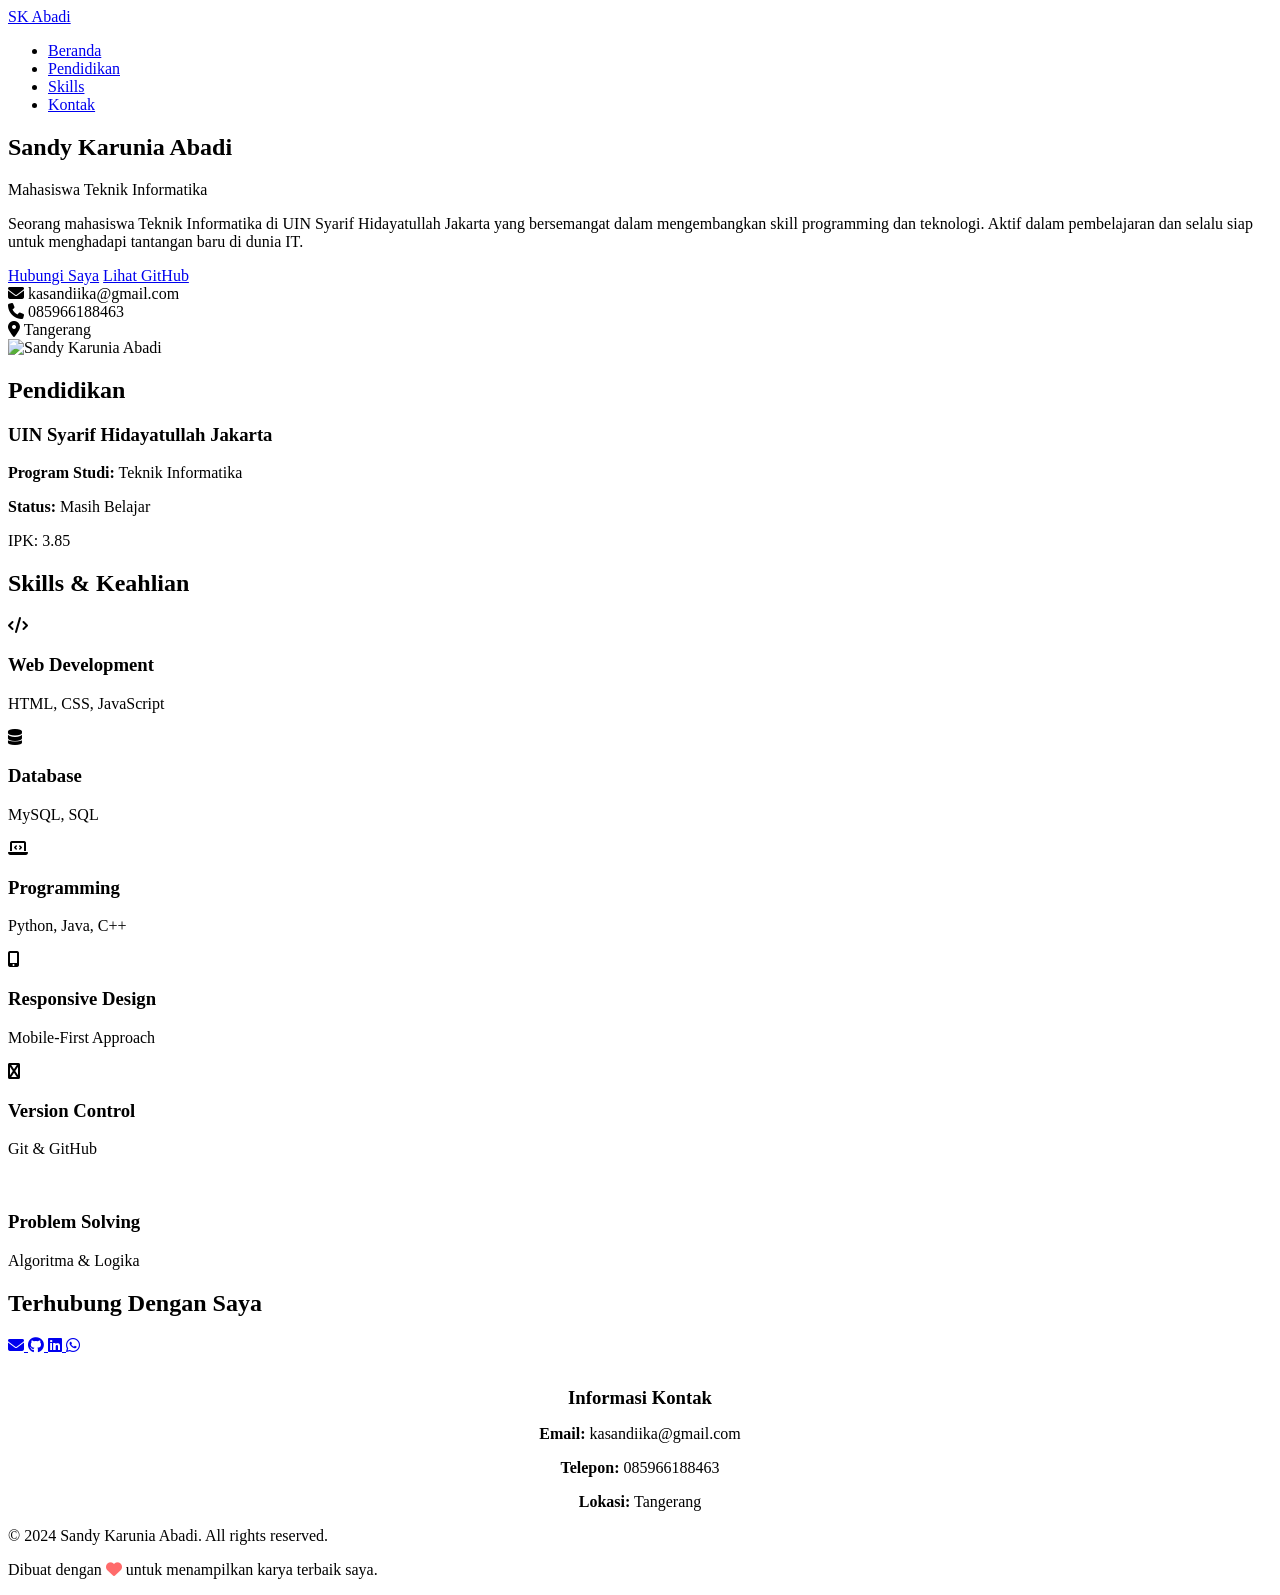
==== Sandy Karunia Abadi/index.html @ 663af5a2 "Create index.html" ====
<!DOCTYPE html>
<html lang="id">
<head>
    <meta charset="UTF-8">
    <meta name="viewport" content="width=device-width, initial-scale=1.0">
    <title>Sandy Karunia Abadi - Portofolio</title>
    <link rel="stylesheet" href="https://cdnjs.cloudflare.com/ajax/libs/font-awesome/6.4.0/css/all.min.css">
    <link rel="stylesheet" href="style.css">
</head>
<body>
    <!-- Header Navigation -->
    <header>
        <nav>
            <a href="#" class="logo">SK Abadi</a>
            <ul class="nav-links">
                <li><a href="#home">Beranda</a></li>
                <li><a href="#education">Pendidikan</a></li>
                <li><a href="#skills">Skills</a></li>
                <li><a href="#contact">Kontak</a></li>
            </ul>
        </nav>
    </header>

    <!-- Hero Section -->
    <section class="hero" id="home">
        <div class="hero-content">
            <h1>Sandy Karunia Abadi</h1>
            <p class="subtitle">Mahasiswa Teknik Informatika</p>
            <p>Seorang mahasiswa Teknik Informatika di UIN Syarif Hidayatullah Jakarta yang bersemangat dalam mengembangkan skill programming dan teknologi. Aktif dalam pembelajaran dan selalu siap untuk menghadapi tantangan baru di dunia IT.</p>
            
            <div class="cta-buttons">
                <a href="#contact" class="btn btn-primary">Hubungi Saya</a>
                <a href="https://github.com/kasandiika" target="_blank" class="btn btn-secondary">Lihat GitHub</a>
            </div>

            <div class="contact-info">
                <div class="contact-item">
                    <i class="fas fa-envelope"></i>
                    <span>kasandiika@gmail.com</span>
                </div>
                <div class="contact-item">
                    <i class="fas fa-phone"></i>
                    <span>085966188463</span>
                </div>
                <div class="contact-item">
                    <i class="fas fa-map-marker-alt"></i>
                    <span>Tangerang</span>
                </div>
            </div>
        </div>

        <div class="hero-image">
            <img src="assets/profile.jpg" alt="Sandy Karunia Abadi">
        </div>
    </section>

    <!-- Education Section -->
    <section id="education">
        <h2>Pendidikan</h2>
        <div class="education-item">
            <h3>UIN Syarif Hidayatullah Jakarta</h3>
            <p><strong>Program Studi:</strong> Teknik Informatika</p>
            <p><strong>Status:</strong> Masih Belajar</p>
            <span class="gpa">IPK: 3.85</span>
        </div>
    </section>

    <!-- Skills Section -->
    <section id="skills">
        <h2>Skills & Keahlian</h2>
        <div class="skills-container">
            <div class="skill-card">
                <i class="fas fa-code"></i>
                <h3>Web Development</h3>
                <p>HTML, CSS, JavaScript</p>
            </div>
            <div class="skill-card">
                <i class="fas fa-database"></i>
                <h3>Database</h3>
                <p>MySQL, SQL</p>
            </div>
            <div class="skill-card">
                <i class="fas fa-laptop-code"></i>
                <h3>Programming</h3>
                <p>Python, Java, C++</p>
            </div>
            <div class="skill-card">
                <i class="fas fa-mobile-alt"></i>
                <h3>Responsive Design</h3>
                <p>Mobile-First Approach</p>
            </div>
            <div class="skill-card">
                <i class="fas fa-git-alt"></i>
                <h3>Version Control</h3>
                <p>Git & GitHub</p>
            </div>
            <div class="skill-card">
                <i class="fas fa-problem-solving"></i>
                <h3>Problem Solving</h3>
                <p>Algoritma & Logika</p>
            </div>
        </div>
    </section>

    <!-- Contact Section -->
    <section id="contact">
        <h2>Terhubung Dengan Saya</h2>
        
        <div class="social-links">
            <a href="mailto:kasandiika@gmail.com" title="Email">
                <i class="fas fa-envelope"></i>
            </a>
            <a href="https://github.com/kasandiika" target="_blank" title="GitHub">
                <i class="fab fa-github"></i>
            </a>
            <a href="https://www.linkedin.com/in/sandy-karunia-abadi-666687313/" target="_blank" title="LinkedIn">
                <i class="fab fa-linkedin"></i>
            </a>
            <a href="https://wa.me/6285966188463" target="_blank" title="WhatsApp">
                <i class="fab fa-whatsapp"></i>
            </a>
        </div>

        <div style="text-align: center; margin-top: 2rem;">
            <h3 style="color: var(--primary-color); margin-bottom: 1rem;">Informasi Kontak</h3>
            <p><strong>Email:</strong> kasandiika@gmail.com</p>
            <p><strong>Telepon:</strong> 085966188463</p>
            <p><strong>Lokasi:</strong> Tangerang</p>
        </div>
    </section>

    <!-- Footer -->
    <footer>
        <p>&copy; 2024 Sandy Karunia Abadi. All rights reserved.</p>
        <p>Dibuat dengan <i class="fas fa-heart" style="color: #ff6b6b;"></i> untuk menampilkan karya terbaik saya.</p>
    </footer>

    <script src="script.js"></script>
</body>
</html>
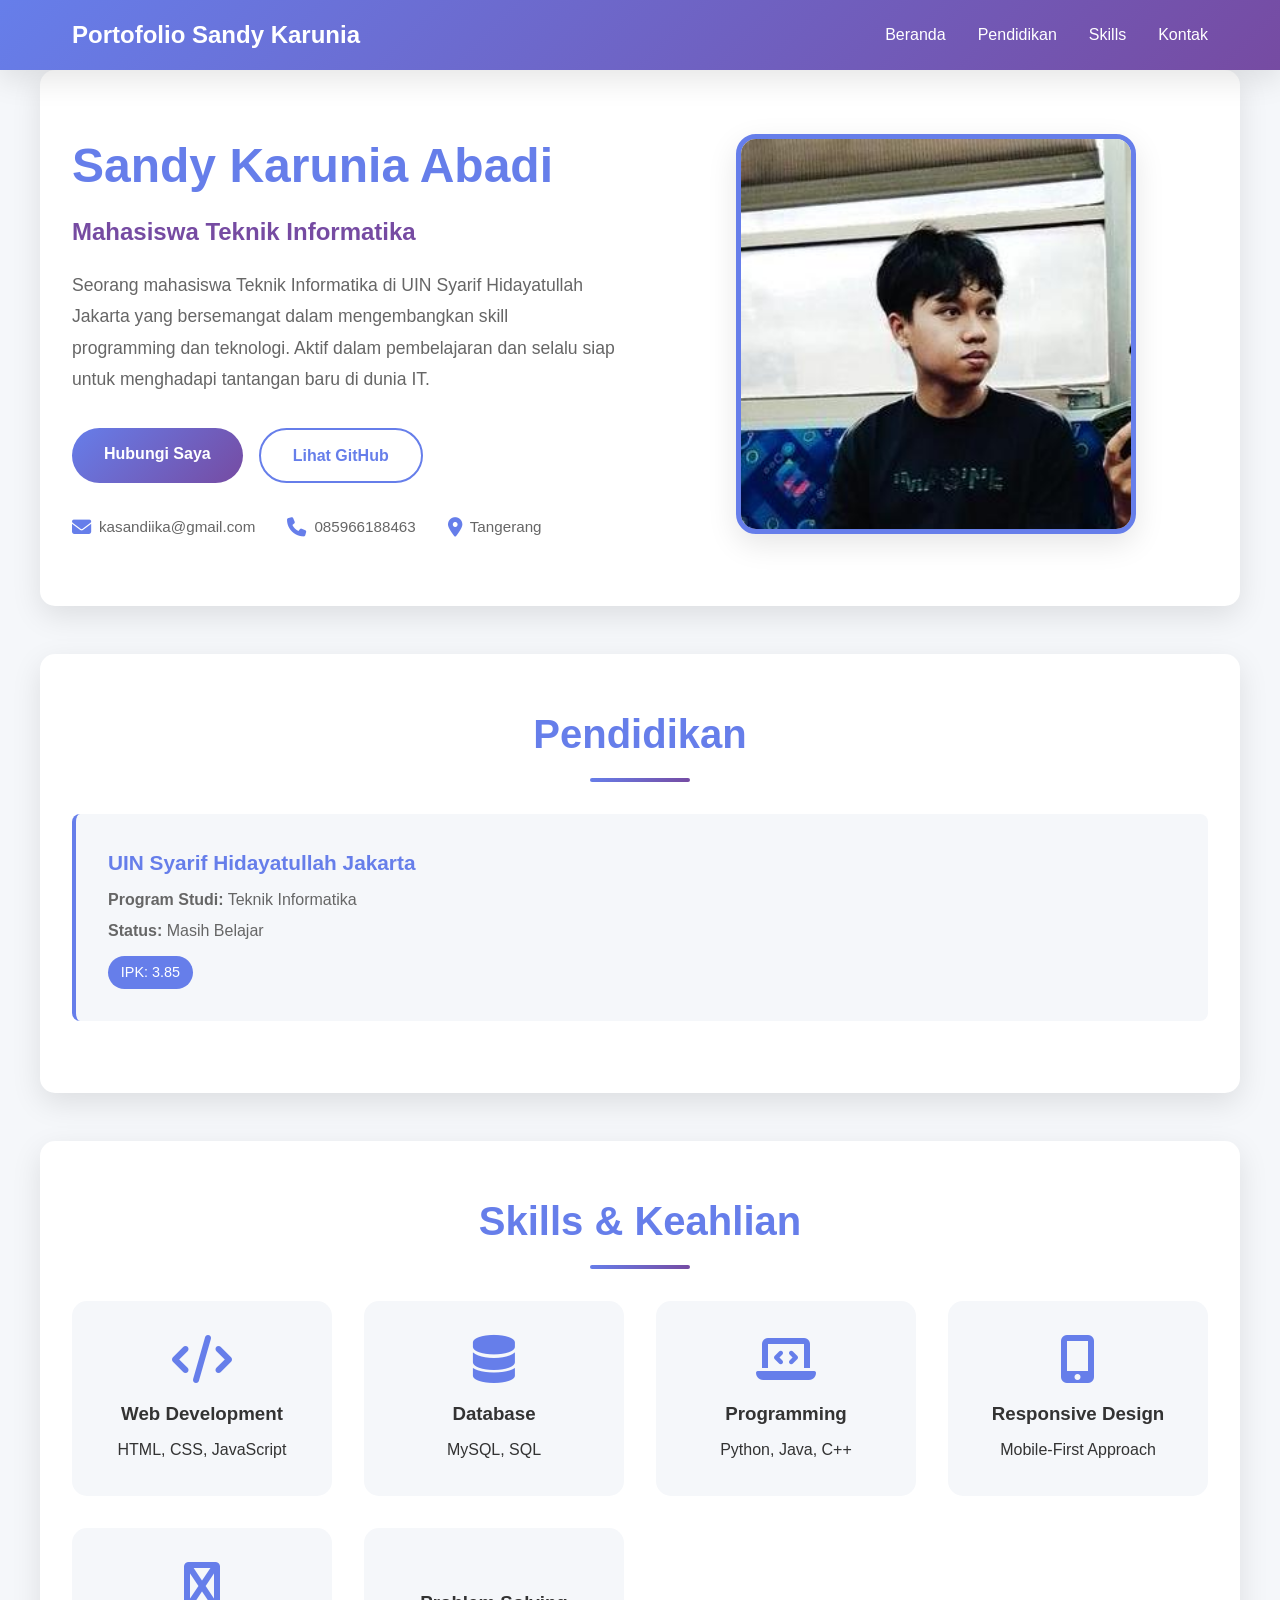
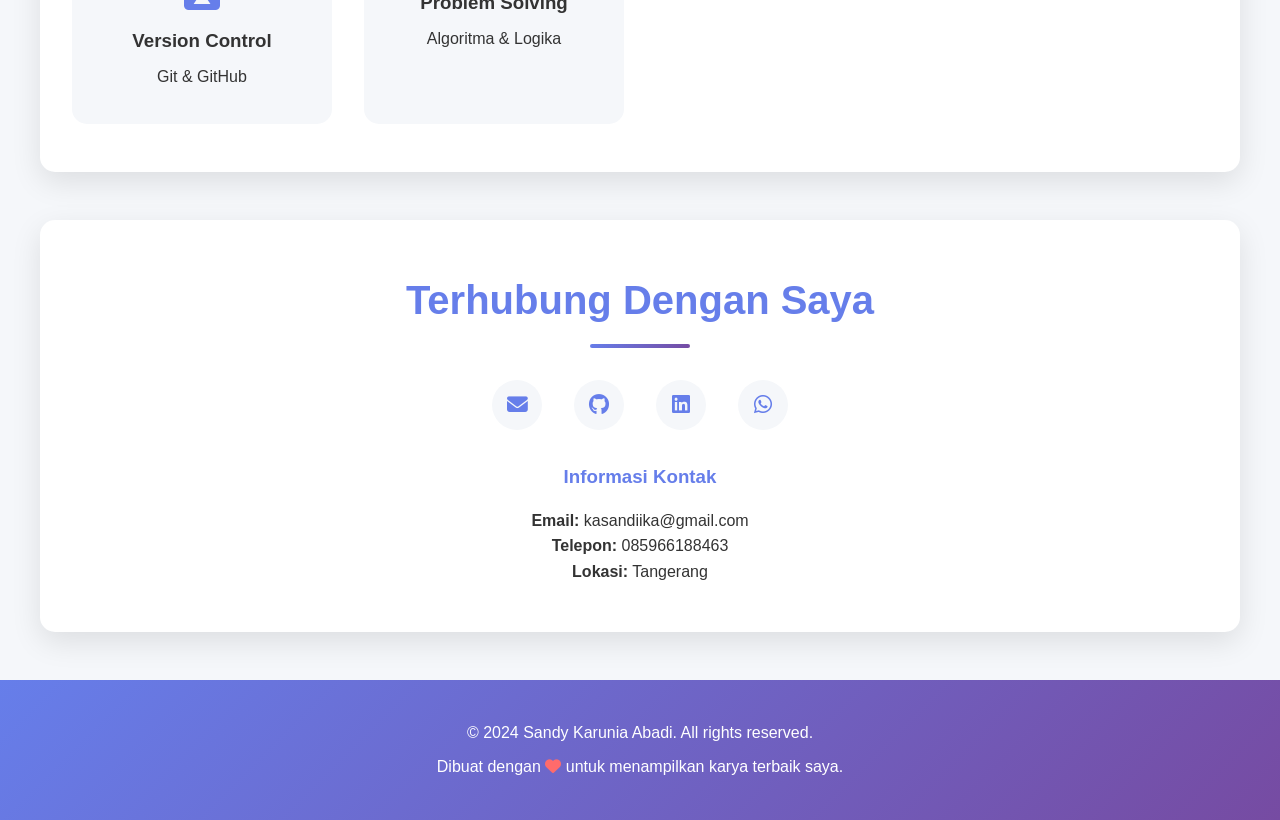
==== commit a5c69997: "Update logo text in index.html" ====
--- a/Sandy Karunia Abadi/index.html
+++ b/Sandy Karunia Abadi/index.html
@@ -11,7 +11,7 @@
     <!-- Header Navigation -->
     <header>
         <nav>
-            <a href="#" class="logo">SK Abadi</a>
+            <a href="#" class="logo">Portofolio Sandy Karunia</a>
             <ul class="nav-links">
                 <li><a href="#home">Beranda</a></li>
                 <li><a href="#education">Pendidikan</a></li>
--- a/Sandy Karunia Abadi/style.css
+++ b/Sandy Karunia Abadi/style.css
@@ -0,0 +1,382 @@
+* {
+    margin: 0;
+    padding: 0;
+    box-sizing: border-box;
+}
+
+:root {
+    --primary-color: #667eea;
+    --secondary-color: #764ba2;
+    --text-color: #333;
+    --light-bg: #f5f7fa;
+    --white: #ffffff;
+    --shadow: 0 10px 30px rgba(0, 0, 0, 0.1);
+    --transition: all 0.3s ease;
+}
+
+body {
+    font-family: 'Segoe UI', Tahoma, Geneva, Verdana, sans-serif;
+    line-height: 1.6;
+    color: var(--text-color);
+    background-color: var(--light-bg);
+}
+
+/* Header Navigation */
+header {
+    background: linear-gradient(135deg, var(--primary-color) 0%, var(--secondary-color) 100%);
+    color: var(--white);
+    padding: 1rem 0;
+    position: sticky;
+    top: 0;
+    z-index: 1000;
+    box-shadow: var(--shadow);
+}
+
+nav {
+    max-width: 1200px;
+    margin: 0 auto;
+    display: flex;
+    justify-content: space-between;
+    align-items: center;
+    padding: 0 2rem;
+}
+
+.logo {
+    font-size: 1.5rem;
+    font-weight: bold;
+    text-decoration: none;
+    color: var(--white);
+}
+
+.nav-links {
+    display: flex;
+    list-style: none;
+    gap: 2rem;
+}
+
+.nav-links a {
+    color: var(--white);
+    text-decoration: none;
+    transition: var(--transition);
+    font-weight: 500;
+}
+
+.nav-links a:hover {
+    opacity: 0.8;
+    border-bottom: 2px solid var(--white);
+}
+
+/* Hero Section */
+.hero {
+    max-width: 1200px;
+    margin: 0 auto;
+    padding: 4rem 2rem;
+    display: grid;
+    grid-template-columns: 1fr 1fr;
+    gap: 3rem;
+    align-items: center;
+}
+
+.hero-content h1 {
+    font-size: 3rem;
+    color: var(--primary-color);
+    margin-bottom: 1rem;
+    line-height: 1.2;
+}
+
+.hero-content .subtitle {
+    font-size: 1.5rem;
+    color: var(--secondary-color);
+    margin-bottom: 1rem;
+    font-weight: 600;
+}
+
+.hero-content p {
+    font-size: 1.1rem;
+    color: #666;
+    margin-bottom: 2rem;
+    line-height: 1.8;
+}
+
+.cta-buttons {
+    display: flex;
+    gap: 1rem;
+    flex-wrap: wrap;
+}
+
+.btn {
+    padding: 0.8rem 2rem;
+    border: none;
+    border-radius: 50px;
+    cursor: pointer;
+    font-size: 1rem;
+    font-weight: 600;
+    transition: var(--transition);
+    text-decoration: none;
+    display: inline-block;
+}
+
+.btn-primary {
+    background: linear-gradient(135deg, var(--primary-color) 0%, var(--secondary-color) 100%);
+    color: var(--white);
+}
+
+.btn-primary:hover {
+    transform: translateY(-3px);
+    box-shadow: 0 15px 40px rgba(102, 126, 234, 0.3);
+}
+
+.btn-secondary {
+    background: var(--white);
+    color: var(--primary-color);
+    border: 2px solid var(--primary-color);
+}
+
+.btn-secondary:hover {
+    background: var(--primary-color);
+    color: var(--white);
+}
+
+.hero-image {
+    text-align: center;
+}
+
+.hero-image img {
+    width: 100%;
+    max-width: 400px;
+    border-radius: 20px;
+    box-shadow: var(--shadow);
+    border: 5px solid var(--primary-color);
+    transition: var(--transition);
+}
+
+.hero-image img:hover {
+    transform: scale(1.05);
+}
+
+/* Contact Info */
+.contact-info {
+    display: flex;
+    gap: 2rem;
+    margin-top: 2rem;
+    flex-wrap: wrap;
+}
+
+.contact-item {
+    display: flex;
+    align-items: center;
+    gap: 0.5rem;
+    color: #666;
+    font-size: 0.95rem;
+}
+
+.contact-item i {
+    color: var(--primary-color);
+    font-size: 1.2rem;
+}
+
+/* Section Styling */
+section {
+    max-width: 1200px;
+    margin: 3rem auto;
+    padding: 3rem 2rem;
+    background: var(--white);
+    border-radius: 15px;
+    box-shadow: var(--shadow);
+}
+
+section h2 {
+    font-size: 2.5rem;
+    color: var(--primary-color);
+    margin-bottom: 2rem;
+    text-align: center;
+    position: relative;
+    padding-bottom: 1rem;
+}
+
+section h2::after {
+    content: '';
+    position: absolute;
+    bottom: 0;
+    left: 50%;
+    transform: translateX(-50%);
+    width: 100px;
+    height: 4px;
+    background: linear-gradient(135deg, var(--primary-color) 0%, var(--secondary-color) 100%);
+    border-radius: 2px;
+}
+
+/* Education Section */
+.education-item {
+    padding: 2rem;
+    border-left: 4px solid var(--primary-color);
+    background: var(--light-bg);
+    border-radius: 8px;
+    margin-bottom: 1.5rem;
+    transition: var(--transition);
+}
+
+.education-item:hover {
+    transform: translateX(10px);
+    box-shadow: 0 5px 20px rgba(102, 126, 234, 0.2);
+}
+
+.education-item h3 {
+    color: var(--primary-color);
+    margin-bottom: 0.5rem;
+    font-size: 1.3rem;
+}
+
+.education-item p {
+    color: #666;
+    margin: 0.3rem 0;
+}
+
+.gpa {
+    display: inline-block;
+    background: var(--primary-color);
+    color: var(--white);
+    padding: 0.3rem 0.8rem;
+    border-radius: 20px;
+    font-size: 0.9rem;
+    margin-top: 0.5rem;
+}
+
+/* Skills Section */
+.skills-container {
+    display: grid;
+    grid-template-columns: repeat(auto-fit, minmax(250px, 1fr));
+    gap: 2rem;
+}
+
+.skill-card {
+    background: var(--light-bg);
+    padding: 2rem;
+    border-radius: 15px;
+    text-align: center;
+    transition: var(--transition);
+    border: 2px solid transparent;
+}
+
+.skill-card:hover {
+    border-color: var(--primary-color);
+    transform: translateY(-10px);
+    box-shadow: 0 15px 40px rgba(102, 126, 234, 0.2);
+}
+
+.skill-card i {
+    font-size: 3rem;
+    color: var(--primary-color);
+    margin-bottom: 1rem;
+}
+
+.skill-card h3 {
+    color: var(--text-color);
+    margin-bottom: 0.5rem;
+}
+
+/* Social Links */
+.social-links {
+    display: flex;
+    justify-content: center;
+    gap: 2rem;
+    margin: 2rem 0;
+    flex-wrap: wrap;
+}
+
+.social-links a {
+    display: inline-flex;
+    align-items: center;
+    justify-content: center;
+    width: 50px;
+    height: 50px;
+    border-radius: 50%;
+    background: var(--light-bg);
+    color: var(--primary-color);
+    text-decoration: none;
+    transition: var(--transition);
+    font-size: 1.3rem;
+}
+
+.social-links a:hover {
+    background: linear-gradient(135deg, var(--primary-color) 0%, var(--secondary-color) 100%);
+    color: var(--white);
+    transform: scale(1.1);
+}
+
+/* Footer */
+footer {
+    background: linear-gradient(135deg, var(--primary-color) 0%, var(--secondary-color) 100%);
+    color: var(--white);
+    text-align: center;
+    padding: 2rem;
+    margin-top: 3rem;
+}
+
+footer p {
+    margin: 0.5rem 0;
+}
+
+/* Responsive */
+@media (max-width: 768px) {
+    .hero {
+        grid-template-columns: 1fr;
+        padding: 2rem 1rem;
+    }
+
+    .hero-content h1 {
+        font-size: 2rem;
+    }
+
+    .nav-links {
+        gap: 1rem;
+        font-size: 0.9rem;
+    }
+
+    .skills-container {
+        grid-template-columns: 1fr;
+    }
+
+    section {
+        margin: 2rem 1rem;
+        padding: 2rem 1rem;
+    }
+
+    section h2 {
+        font-size: 1.8rem;
+    }
+
+    .cta-buttons {
+        flex-direction: column;
+    }
+
+    .btn {
+        width: 100%;
+        text-align: center;
+    }
+
+    .contact-info {
+        flex-direction: column;
+        gap: 1rem;
+    }
+}
+
+/* Animation */
+@keyframes slideInUp {
+    from {
+        opacity: 0;
+        transform: translateY(30px);
+    }
+    to {
+        opacity: 1;
+        transform: translateY(0);
+    }
+}
+
+.hero-content {
+    animation: slideInUp 0.8s ease;
+}
+
+.hero-image {
+    animation: slideInUp 0.8s ease 0.2s both;
+}
